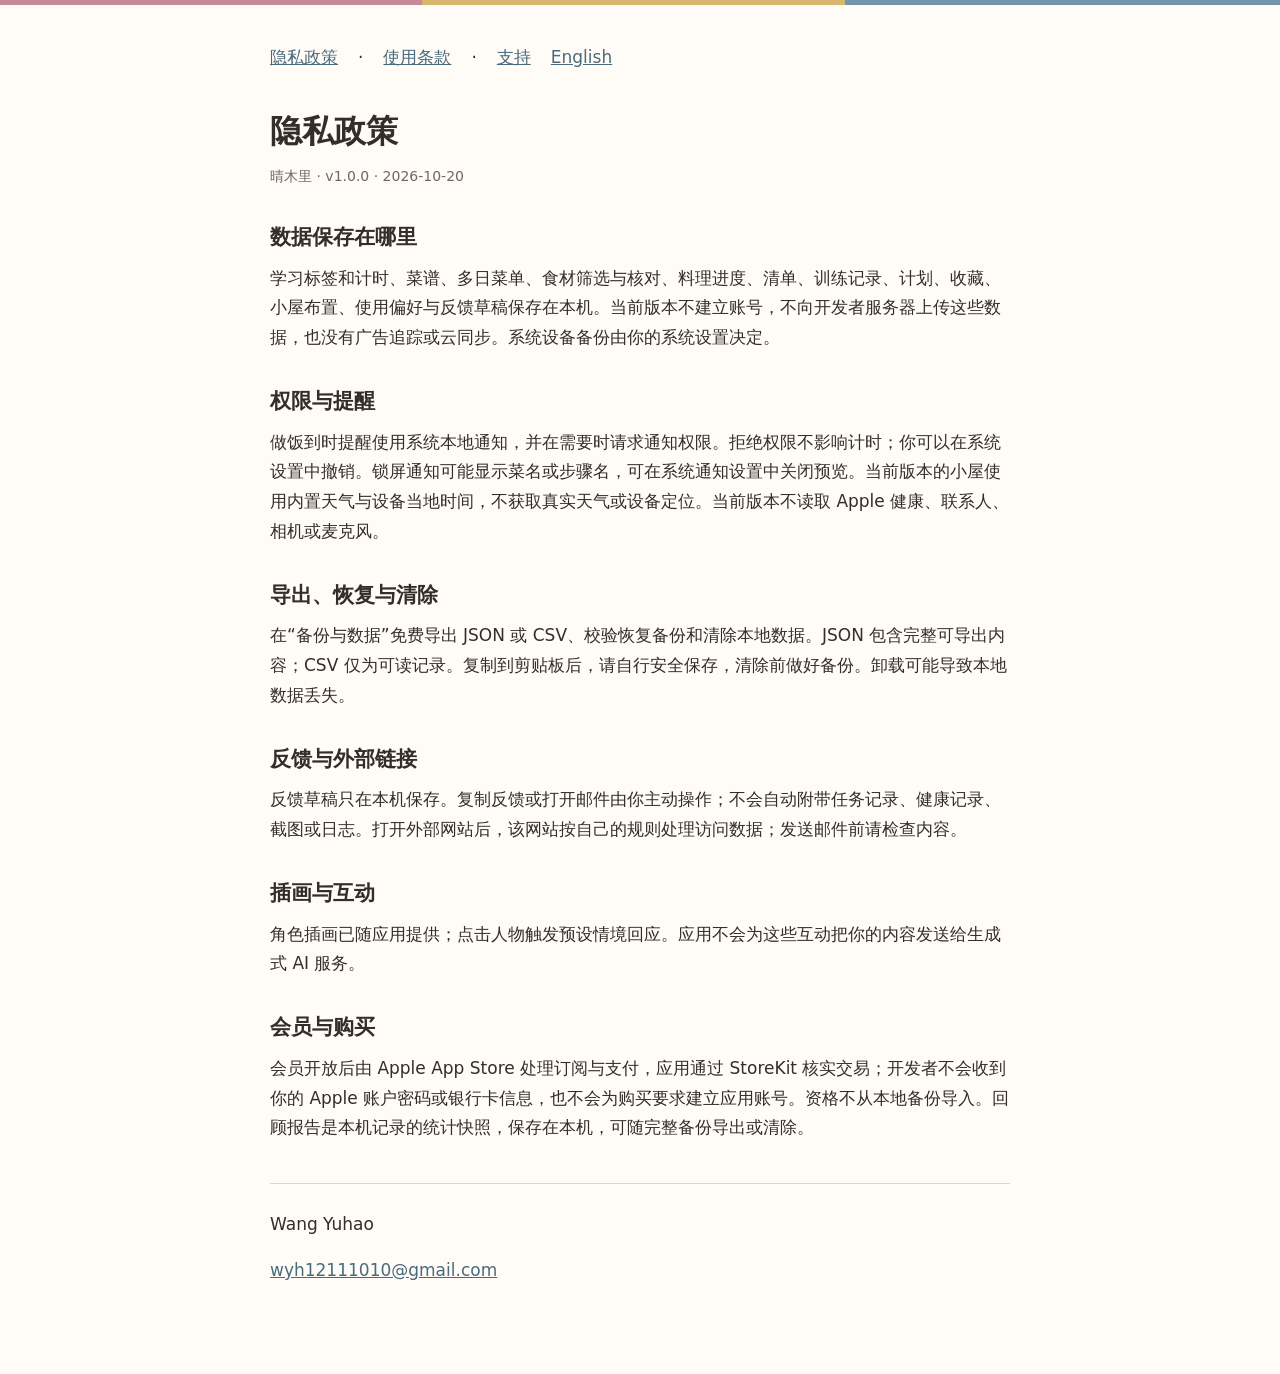
==== privacy-zh.html @ 2e500da0 "Publish Hearthday bilingual support and policies" ====
<!doctype html><html lang="zh"><meta charset="utf-8"><meta name="viewport" content="width=device-width,initial-scale=1"><title>隐私政策 · 晴木里</title><link rel="stylesheet" href="style.css"><div class="brand"></div><main><nav><a href="privacy-zh.html">隐私政策</a> · <a href="terms-zh.html">使用条款</a> · <a href="support-zh.html">支持</a><a href="privacy-en.html">English</a></nav><h1>隐私政策</h1><p class="meta">晴木里 · v1.0.0 · 2026-10-20</p><section><h2>数据保存在哪里</h2><p>学习标签和计时、菜谱、多日菜单、食材筛选与核对、料理进度、清单、训练记录、计划、收藏、小屋布置、使用偏好与反馈草稿保存在本机。当前版本不建立账号，不向开发者服务器上传这些数据，也没有广告追踪或云同步。系统设备备份由你的系统设置决定。</p></section><section><h2>权限与提醒</h2><p>做饭到时提醒使用系统本地通知，并在需要时请求通知权限。拒绝权限不影响计时；你可以在系统设置中撤销。锁屏通知可能显示菜名或步骤名，可在系统通知设置中关闭预览。当前版本的小屋使用内置天气与设备当地时间，不获取真实天气或设备定位。当前版本不读取 Apple 健康、联系人、相机或麦克风。</p></section><section><h2>导出、恢复与清除</h2><p>在“备份与数据”免费导出 JSON 或 CSV、校验恢复备份和清除本地数据。JSON 包含完整可导出内容；CSV 仅为可读记录。复制到剪贴板后，请自行安全保存，清除前做好备份。卸载可能导致本地数据丢失。</p></section><section><h2>反馈与外部链接</h2><p>反馈草稿只在本机保存。复制反馈或打开邮件由你主动操作；不会自动附带任务记录、健康记录、截图或日志。打开外部网站后，该网站按自己的规则处理访问数据；发送邮件前请检查内容。</p></section><section><h2>插画与互动</h2><p>角色插画已随应用提供；点击人物触发预设情境回应。应用不会为这些互动把你的内容发送给生成式 AI 服务。</p></section><section><h2>会员与购买</h2><p>会员开放后由 Apple App Store 处理订阅与支付，应用通过 StoreKit 核实交易；开发者不会收到你的 Apple 账户密码或银行卡信息，也不会为购买要求建立应用账号。资格不从本地备份导入。回顾报告是本机记录的统计快照，保存在本机，可随完整备份导出或清除。</p></section><footer><p>Wang Yuhao</p><p><a href="mailto:wyh12111010@gmail.com">wyh12111010@gmail.com</a></p></footer></main></html>
---- style.css ----
body{margin:0;background:#fffcf7;color:#342d28;font:17px/1.75 system-ui,sans-serif}main{max-width:740px;margin:auto;padding:38px 22px 72px}nav{display:flex;gap:20px;flex-wrap:wrap}a{color:#496b7c}h1{font-size:32px;line-height:1.3;margin:38px 0 12px}h2{font-size:21px;margin:30px 0 8px}p{margin:8px 0 16px}.meta{color:#74685d;font-size:14px}.draft{padding:12px;border:2px solid #a94754}.brand{height:5px;background:linear-gradient(to right,#c68997 33%,#d8b66f 33%,#d8b66f 66%,#7394ad 66%)}footer{margin-top:40px;border-top:1px solid #ded5c9;padding-top:18px}
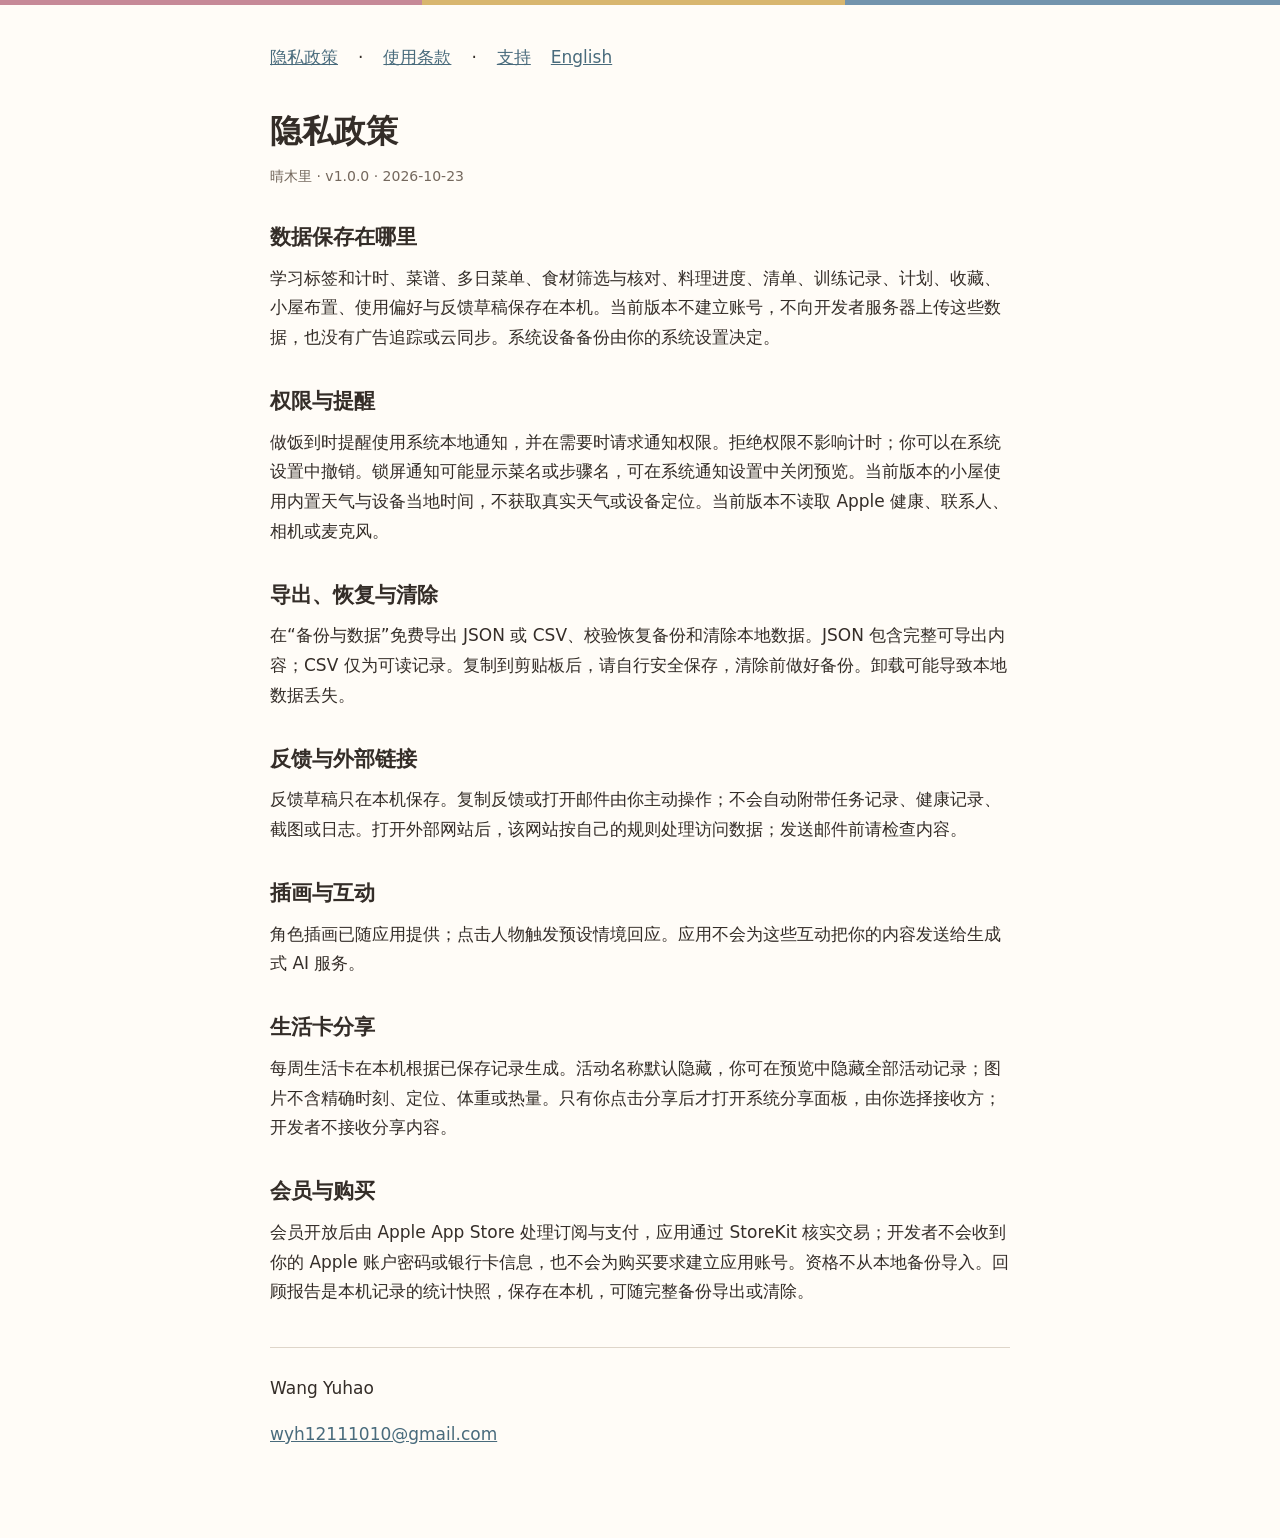
==== commit 98f71601: "Document on-device weekly card sharing and refresh app policies" ====
--- a/privacy-zh.html
+++ b/privacy-zh.html
@@ -1 +1 @@
-<!doctype html><html lang="zh"><meta charset="utf-8"><meta name="viewport" content="width=device-width,initial-scale=1"><title>隐私政策 · 晴木里</title><link rel="stylesheet" href="style.css"><div class="brand"></div><main><nav><a href="privacy-zh.html">隐私政策</a> · <a href="terms-zh.html">使用条款</a> · <a href="support-zh.html">支持</a><a href="privacy-en.html">English</a></nav><h1>隐私政策</h1><p class="meta">晴木里 · v1.0.0 · 2026-10-20</p><section><h2>数据保存在哪里</h2><p>学习标签和计时、菜谱、多日菜单、食材筛选与核对、料理进度、清单、训练记录、计划、收藏、小屋布置、使用偏好与反馈草稿保存在本机。当前版本不建立账号，不向开发者服务器上传这些数据，也没有广告追踪或云同步。系统设备备份由你的系统设置决定。</p></section><section><h2>权限与提醒</h2><p>做饭到时提醒使用系统本地通知，并在需要时请求通知权限。拒绝权限不影响计时；你可以在系统设置中撤销。锁屏通知可能显示菜名或步骤名，可在系统通知设置中关闭预览。当前版本的小屋使用内置天气与设备当地时间，不获取真实天气或设备定位。当前版本不读取 Apple 健康、联系人、相机或麦克风。</p></section><section><h2>导出、恢复与清除</h2><p>在“备份与数据”免费导出 JSON 或 CSV、校验恢复备份和清除本地数据。JSON 包含完整可导出内容；CSV 仅为可读记录。复制到剪贴板后，请自行安全保存，清除前做好备份。卸载可能导致本地数据丢失。</p></section><section><h2>反馈与外部链接</h2><p>反馈草稿只在本机保存。复制反馈或打开邮件由你主动操作；不会自动附带任务记录、健康记录、截图或日志。打开外部网站后，该网站按自己的规则处理访问数据；发送邮件前请检查内容。</p></section><section><h2>插画与互动</h2><p>角色插画已随应用提供；点击人物触发预设情境回应。应用不会为这些互动把你的内容发送给生成式 AI 服务。</p></section><section><h2>会员与购买</h2><p>会员开放后由 Apple App Store 处理订阅与支付，应用通过 StoreKit 核实交易；开发者不会收到你的 Apple 账户密码或银行卡信息，也不会为购买要求建立应用账号。资格不从本地备份导入。回顾报告是本机记录的统计快照，保存在本机，可随完整备份导出或清除。</p></section><footer><p>Wang Yuhao</p><p><a href="mailto:wyh12111010@gmail.com">wyh12111010@gmail.com</a></p></footer></main></html>+<!doctype html><html lang="zh"><meta charset="utf-8"><meta name="viewport" content="width=device-width,initial-scale=1"><title>隐私政策 · 晴木里</title><link rel="stylesheet" href="style.css"><div class="brand"></div><main><nav><a href="privacy-zh.html">隐私政策</a> · <a href="terms-zh.html">使用条款</a> · <a href="support-zh.html">支持</a><a href="privacy-en.html">English</a></nav><h1>隐私政策</h1><p class="meta">晴木里 · v1.0.0 · 2026-10-23</p><section><h2>数据保存在哪里</h2><p>学习标签和计时、菜谱、多日菜单、食材筛选与核对、料理进度、清单、训练记录、计划、收藏、小屋布置、使用偏好与反馈草稿保存在本机。当前版本不建立账号，不向开发者服务器上传这些数据，也没有广告追踪或云同步。系统设备备份由你的系统设置决定。</p></section><section><h2>权限与提醒</h2><p>做饭到时提醒使用系统本地通知，并在需要时请求通知权限。拒绝权限不影响计时；你可以在系统设置中撤销。锁屏通知可能显示菜名或步骤名，可在系统通知设置中关闭预览。当前版本的小屋使用内置天气与设备当地时间，不获取真实天气或设备定位。当前版本不读取 Apple 健康、联系人、相机或麦克风。</p></section><section><h2>导出、恢复与清除</h2><p>在“备份与数据”免费导出 JSON 或 CSV、校验恢复备份和清除本地数据。JSON 包含完整可导出内容；CSV 仅为可读记录。复制到剪贴板后，请自行安全保存，清除前做好备份。卸载可能导致本地数据丢失。</p></section><section><h2>反馈与外部链接</h2><p>反馈草稿只在本机保存。复制反馈或打开邮件由你主动操作；不会自动附带任务记录、健康记录、截图或日志。打开外部网站后，该网站按自己的规则处理访问数据；发送邮件前请检查内容。</p></section><section><h2>插画与互动</h2><p>角色插画已随应用提供；点击人物触发预设情境回应。应用不会为这些互动把你的内容发送给生成式 AI 服务。</p></section><section><h2>生活卡分享</h2><p>每周生活卡在本机根据已保存记录生成。活动名称默认隐藏，你可在预览中隐藏全部活动记录；图片不含精确时刻、定位、体重或热量。只有你点击分享后才打开系统分享面板，由你选择接收方；开发者不接收分享内容。</p></section><section><h2>会员与购买</h2><p>会员开放后由 Apple App Store 处理订阅与支付，应用通过 StoreKit 核实交易；开发者不会收到你的 Apple 账户密码或银行卡信息，也不会为购买要求建立应用账号。资格不从本地备份导入。回顾报告是本机记录的统计快照，保存在本机，可随完整备份导出或清除。</p></section><footer><p>Wang Yuhao</p><p><a href="mailto:wyh12111010@gmail.com">wyh12111010@gmail.com</a></p></footer></main></html>
